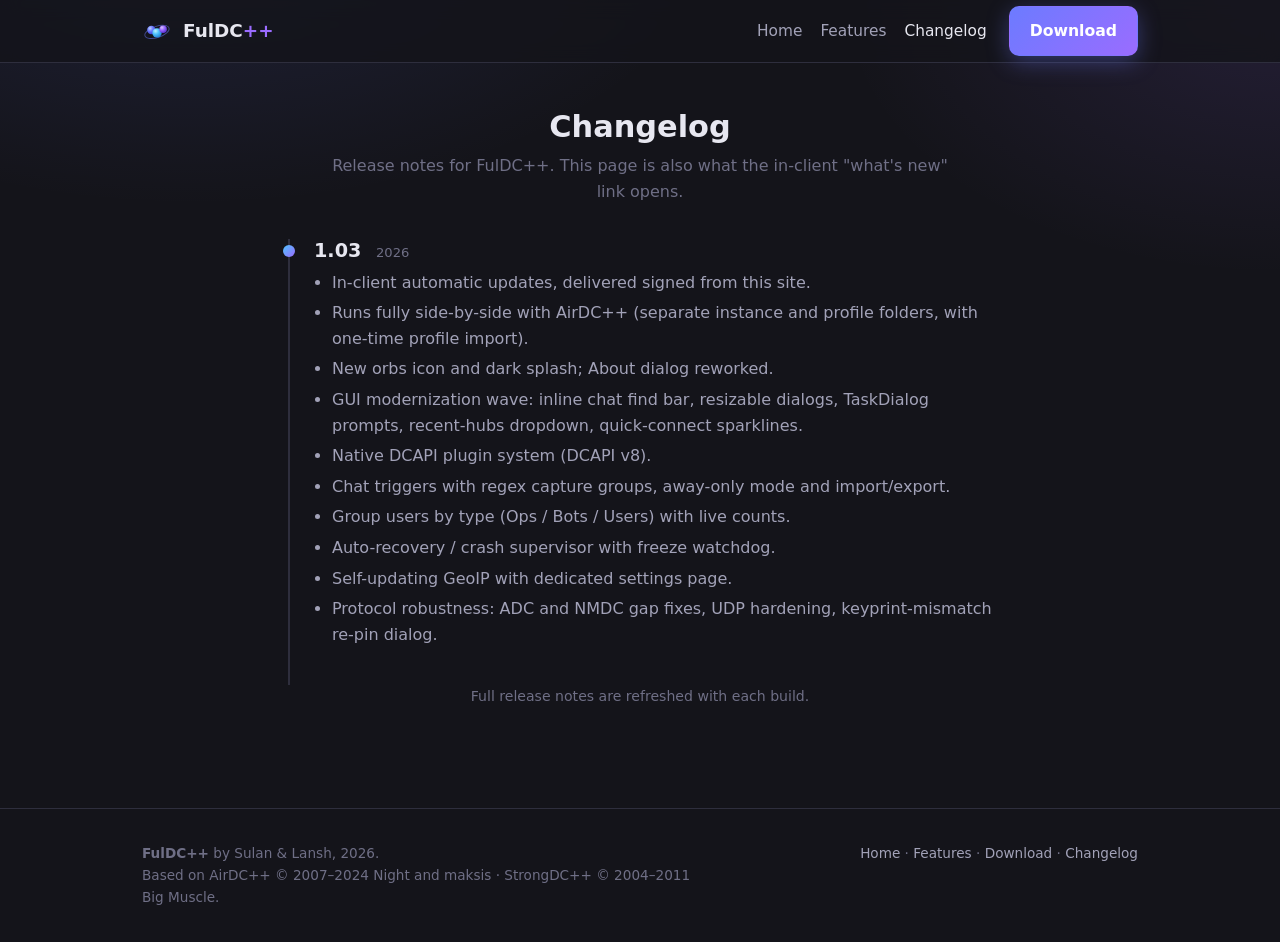
==== changelog.html @ c1ba32ef "Initial FulDC++ website + update-server files" ====
<!DOCTYPE html>
<html lang="en">
<head>
<meta charset="utf-8">
<meta name="viewport" content="width=device-width, initial-scale=1">
<title>Changelog — FulDC++</title>
<meta name="description" content="Release notes for FulDC++.">
<link rel="icon" href="assets/favicon.svg" type="image/svg+xml">
<link rel="stylesheet" href="assets/style.css">
</head>
<body>

<header class="site">
  <div class="wrap nav">
    <a class="brand" href="index.html">
      <svg class="logo" viewBox="0 0 64 64" aria-hidden="true"><defs>
        <radialGradient id="o1" cx="35%" cy="30%" r="75%"><stop offset="0" stop-color="#bcd2ff"/><stop offset="45%" stop-color="#6c7bff"/><stop offset="100%" stop-color="#3a3ad6"/></radialGradient>
        <radialGradient id="o2" cx="35%" cy="30%" r="75%"><stop offset="0" stop-color="#d9c2ff"/><stop offset="45%" stop-color="#9a6cff"/><stop offset="100%" stop-color="#5a2fd6"/></radialGradient>
        <radialGradient id="o3" cx="35%" cy="30%" r="75%"><stop offset="0" stop-color="#bff0ff"/><stop offset="45%" stop-color="#4fc3ff"/><stop offset="100%" stop-color="#1f7fd6"/></radialGradient>
      </defs>
      <ellipse cx="32" cy="34" rx="27" ry="12" fill="none" stroke="#6c7bff" stroke-width="2" opacity=".5" transform="rotate(-18 32 34)"/>
      <circle cx="20" cy="30" r="9" fill="url(#o1)"/>
      <circle cx="32" cy="36" r="10" fill="url(#o3)"/>
      <circle cx="45" cy="28" r="8" fill="url(#o2)"/>
    </svg>
    <span>FulDC<span class="plus">++</span></span>
    </a>
    <span class="spacer"></span>
    <a class="link" href="index.html">Home</a>
    <a class="link" href="features.html">Features</a>
    <a class="link active" href="changelog.html">Changelog</a>
    <a class="btn primary cta" href="download.html">Download</a>
  </div>
</header>

<main>
  <div class="wrap">
    <section>
      <h1 class="section-title">Changelog</h1>
      <p class="section-sub">Release notes for FulDC++. This page is also what the in-client "what's new" link opens.</p>

      <div style="max-width:720px;margin:0 auto">
        <div class="rel">
          <h3>1.03 <span class="date">2026</span></h3>
          <ul>
            <li>In-client automatic updates, delivered signed from this site.</li>
            <li>Runs fully side-by-side with AirDC++ (separate instance and profile folders, with one-time profile import).</li>
            <li>New orbs icon and dark splash; About dialog reworked.</li>
            <li>GUI modernization wave: inline chat find bar, resizable dialogs, TaskDialog prompts, recent-hubs dropdown, quick-connect sparklines.</li>
            <li>Native DCAPI plugin system (DCAPI v8).</li>
            <li>Chat triggers with regex capture groups, away-only mode and import/export.</li>
            <li>Group users by type (Ops / Bots / Users) with live counts.</li>
            <li>Auto-recovery / crash supervisor with freeze watchdog.</li>
            <li>Self-updating GeoIP with dedicated settings page.</li>
            <li>Protocol robustness: ADC and NMDC gap fixes, UDP hardening, keyprint-mismatch re-pin dialog.</li>
          </ul>
        </div>
      </div>

      <p style="text-align:center;color:var(--text-faint);font-size:.88rem">Full release notes are refreshed with each build.</p>
    </section>
  </div>
</main>

<footer class="site">
  <div class="wrap cols">
    <div class="attrib">
      <strong>FulDC++</strong> by Sulan &amp; Lansh, 2026.<br>
      Based on AirDC++ © 2007–2024 Night and maksis · StrongDC++ © 2004–2011 Big Muscle.
    </div>
    <div>
      <a href="index.html">Home</a> · <a href="features.html">Features</a> · <a href="download.html">Download</a> · <a href="changelog.html">Changelog</a>
    </div>
  </div>
</footer>

</body>
</html>
---- assets/style.css ----
/* FulDC++ site — dark theme matching the client (splash bg #14141A, blue->violet orbs) */
:root {
  --bg: #14141a;
  --bg-elev: #1c1c26;
  --bg-card: #20202c;
  --border: #2e2e3d;
  --text: #e7e7f0;
  --text-dim: #a2a2b8;
  --text-faint: #6f6f86;
  --accent: #6c7bff;      /* azure/blue */
  --accent-2: #9a6cff;    /* violet */
  --accent-3: #4fc3ff;    /* cyan highlight */
  --ok: #4ade80;
  --radius: 14px;
  --maxw: 1040px;
  --shadow: 0 10px 40px rgba(0,0,0,.45);
}

* { box-sizing: border-box; }
html { scroll-behavior: smooth; }
body {
  margin: 0;
  font-family: "Segoe UI", system-ui, -apple-system, Roboto, Helvetica, Arial, sans-serif;
  background:
    radial-gradient(900px 500px at 15% -10%, rgba(108,123,255,.14), transparent 60%),
    radial-gradient(800px 500px at 100% 0%, rgba(154,108,255,.12), transparent 55%),
    var(--bg);
  color: var(--text);
  line-height: 1.6;
  -webkit-font-smoothing: antialiased;
}
a { color: var(--accent-3); text-decoration: none; }
a:hover { text-decoration: underline; }
img { max-width: 100%; }
h1, h2, h3 { line-height: 1.2; margin: 0 0 .4em; }
p { margin: 0 0 1em; color: var(--text-dim); }
.wrap { max-width: var(--maxw); margin: 0 auto; padding: 0 22px; }

/* ---- header / nav ---- */
header.site {
  position: sticky; top: 0; z-index: 20;
  background: rgba(20,20,26,.82);
  backdrop-filter: blur(10px);
  border-bottom: 1px solid var(--border);
}
.nav {
  display: flex; align-items: center; gap: 18px;
  height: 62px;
}
.brand { display: flex; align-items: center; gap: 11px; font-weight: 700; font-size: 1.15rem; color: var(--text); }
.brand:hover { text-decoration: none; }
.brand .logo { width: 30px; height: 30px; }
.brand .plus { color: var(--accent-2); }
.nav .spacer { flex: 1; }
.nav a.link { color: var(--text-dim); font-weight: 500; font-size: .96rem; }
.nav a.link:hover, .nav a.link.active { color: var(--text); text-decoration: none; }
.nav .cta { margin-left: 4px; }

/* ---- buttons ---- */
.btn {
  display: inline-flex; align-items: center; gap: 9px;
  padding: 11px 20px; border-radius: 10px;
  font-weight: 600; font-size: .98rem;
  border: 1px solid transparent; cursor: pointer;
  transition: transform .12s ease, box-shadow .12s ease, background .12s ease;
}
.btn:hover { text-decoration: none; transform: translateY(-1px); }
.btn.primary {
  color: #fff;
  background: linear-gradient(135deg, var(--accent), var(--accent-2));
  box-shadow: 0 6px 22px rgba(108,123,255,.35);
}
.btn.primary:hover { box-shadow: 0 9px 28px rgba(108,123,255,.5); }
.btn.ghost { color: var(--text); background: var(--bg-card); border-color: var(--border); }
.btn.ghost:hover { border-color: var(--accent); }
.btn small { font-weight: 400; opacity: .8; }

/* ---- hero ---- */
.hero { text-align: center; padding: 74px 0 40px; }
.hero .orbs { width: 128px; height: 128px; margin: 0 auto 20px; filter: drop-shadow(0 8px 26px rgba(108,123,255,.4)); }
.hero h1 { font-size: clamp(2.4rem, 6vw, 3.6rem); letter-spacing: -.5px; }
.hero h1 .plus { background: linear-gradient(135deg, var(--accent-3), var(--accent-2)); -webkit-background-clip: text; background-clip: text; color: transparent; }
.hero .tagline { font-size: clamp(1.05rem, 2.4vw, 1.3rem); color: var(--text-dim); max-width: 620px; margin: 0 auto 8px; }
.hero .ver { display: inline-block; margin: 6px 0 26px; font-size: .85rem; color: var(--text-faint);
  border: 1px solid var(--border); border-radius: 999px; padding: 4px 14px; }
.hero .actions { display: flex; gap: 14px; justify-content: center; flex-wrap: wrap; }

/* ---- sections ---- */
section { padding: 46px 0; }
.section-title { text-align: center; margin-bottom: 8px; font-size: 1.9rem; }
.section-sub { text-align: center; color: var(--text-faint); max-width: 620px; margin: 0 auto 34px; }

/* ---- feature grid ---- */
.grid { display: grid; gap: 18px; grid-template-columns: repeat(auto-fill, minmax(280px, 1fr)); }
.card {
  background: var(--bg-card); border: 1px solid var(--border);
  border-radius: var(--radius); padding: 22px 20px;
  transition: border-color .15s ease, transform .15s ease;
}
.card:hover { border-color: var(--accent); transform: translateY(-2px); }
.card .ic { width: 40px; height: 40px; border-radius: 10px; display: grid; place-items: center;
  background: linear-gradient(135deg, rgba(108,123,255,.22), rgba(154,108,255,.22));
  margin-bottom: 14px; font-size: 1.25rem; }
.card h3 { font-size: 1.08rem; }
.card p { margin: 0; font-size: .93rem; color: var(--text-dim); }

/* ---- feature list page (detailed) ---- */
.flist { display: grid; gap: 14px; }
.frow { display: grid; grid-template-columns: 34px 1fr; gap: 14px; align-items: start;
  background: var(--bg-card); border: 1px solid var(--border); border-radius: 12px; padding: 16px 18px; }
.frow .dot { width: 12px; height: 12px; margin-top: 8px; border-radius: 50%;
  background: linear-gradient(135deg, var(--accent-3), var(--accent-2)); }
.frow h3 { font-size: 1.02rem; margin-bottom: 2px; }
.frow p { margin: 0; font-size: .93rem; }
.subhead { margin: 34px 0 6px; color: var(--accent-3); font-size: .8rem; letter-spacing: 1.5px; text-transform: uppercase; }

/* ---- download page ---- */
.dl-card { max-width: 620px; margin: 0 auto; background: var(--bg-card); border: 1px solid var(--border);
  border-radius: var(--radius); padding: 30px; text-align: center; box-shadow: var(--shadow); }
.dl-card .plat { font-size: .8rem; color: var(--text-faint); letter-spacing: 1px; text-transform: uppercase; }
.meta { display: flex; gap: 26px; justify-content: center; flex-wrap: wrap; margin: 20px 0 4px; }
.meta div { font-size: .85rem; color: var(--text-dim); }
.meta b { display: block; color: var(--text); font-size: 1.05rem; font-weight: 600; }
.note { max-width: 620px; margin: 26px auto 0; font-size: .9rem; color: var(--text-faint);
  border-left: 3px solid var(--accent); background: var(--bg-elev); padding: 14px 18px; border-radius: 0 10px 10px 0; }
.reqs { max-width: 620px; margin: 22px auto 0; font-size: .9rem; }
.reqs li { color: var(--text-dim); margin-bottom: 4px; }

/* ---- changelog ---- */
.rel { border-left: 2px solid var(--border); padding: 0 0 8px 24px; margin-left: 8px; position: relative; }
.rel::before { content: ""; position: absolute; left: -7px; top: 6px; width: 12px; height: 12px; border-radius: 50%;
  background: linear-gradient(135deg, var(--accent-3), var(--accent-2)); }
.rel h3 { font-size: 1.2rem; }
.rel .date { color: var(--text-faint); font-size: .82rem; font-weight: 400; margin-left: 8px; }
.rel ul { margin: 8px 0 30px; padding-left: 18px; }
.rel li { color: var(--text-dim); margin-bottom: 5px; }

/* ---- footer ---- */
footer.site { border-top: 1px solid var(--border); margin-top: 40px; padding: 34px 0; color: var(--text-faint); font-size: .85rem; }
footer.site .cols { display: flex; gap: 40px; flex-wrap: wrap; justify-content: space-between; }
footer.site a { color: var(--text-dim); }
footer.site .attrib { max-width: 560px; }

@media (max-width: 640px) {
  .nav a.link { display: none; }
  .nav .cta { display: inline-flex; }
}
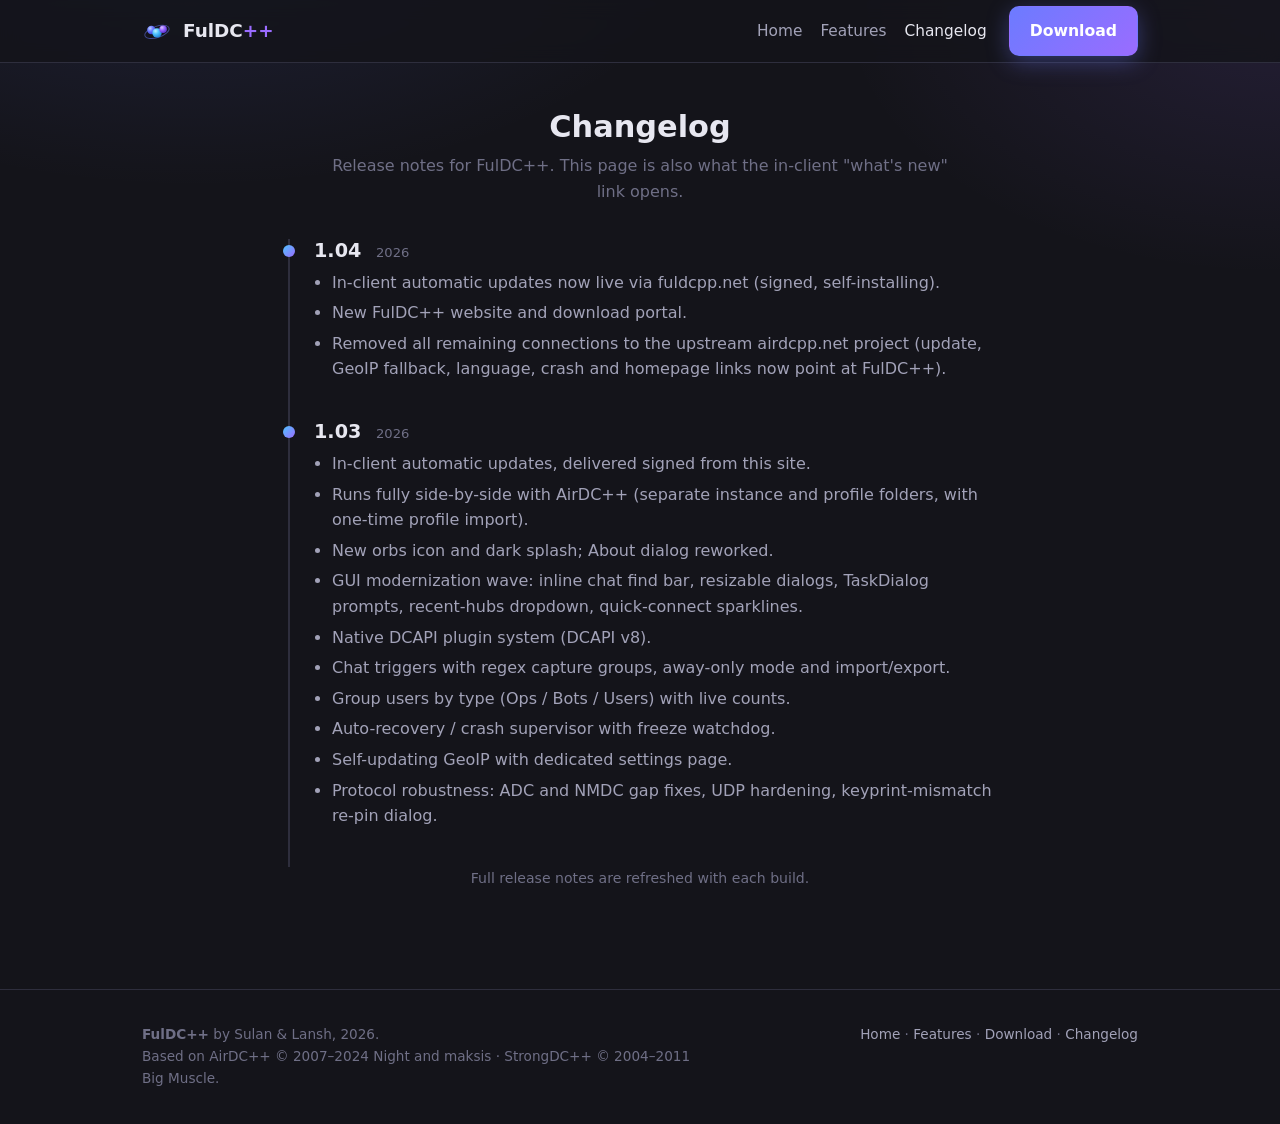
==== commit 00823d47: "Release 1.04: signed update manifest + updater package + portable download" ====
--- a/changelog.html
+++ b/changelog.html
@@ -41,6 +41,14 @@
 
       <div style="max-width:720px;margin:0 auto">
         <div class="rel">
+          <h3>1.04 <span class="date">2026</span></h3>
+          <ul>
+            <li>In-client automatic updates now live via fuldcpp.net (signed, self-installing).</li>
+            <li>New FulDC++ website and download portal.</li>
+            <li>Removed all remaining connections to the upstream airdcpp.net project (update, GeoIP fallback, language, crash and homepage links now point at FulDC++).</li>
+          </ul>
+        </div>
+        <div class="rel">
           <h3>1.03 <span class="date">2026</span></h3>
           <ul>
             <li>In-client automatic updates, delivered signed from this site.</li>
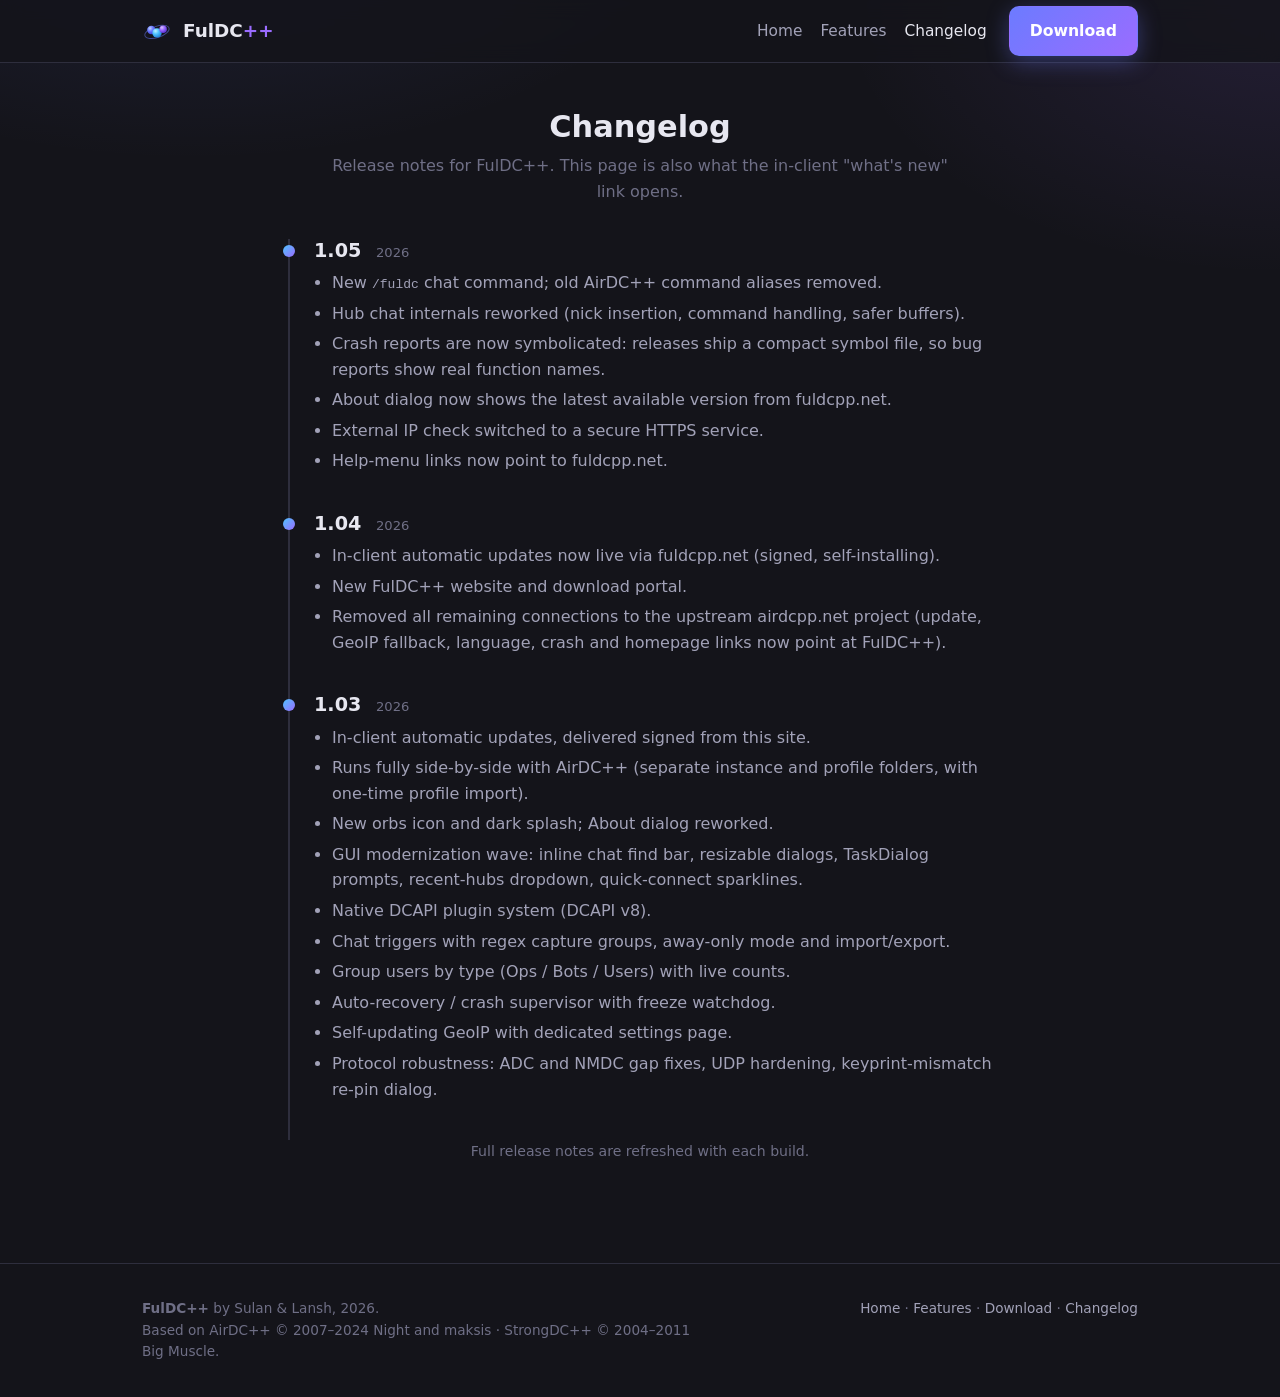
==== commit 4d8ea871: "Release 1.05 (build 5250): /fuldc command, symbolicated crash reports, site + changelog update" ====
--- a/changelog.html
+++ b/changelog.html
@@ -40,6 +40,17 @@
       <p class="section-sub">Release notes for FulDC++. This page is also what the in-client "what's new" link opens.</p>
 
       <div style="max-width:720px;margin:0 auto">
+        <div class="rel">
+          <h3>1.05 <span class="date">2026</span></h3>
+          <ul>
+            <li>New <code>/fuldc</code> chat command; old AirDC++ command aliases removed.</li>
+            <li>Hub chat internals reworked (nick insertion, command handling, safer buffers).</li>
+            <li>Crash reports are now symbolicated: releases ship a compact symbol file, so bug reports show real function names.</li>
+            <li>About dialog now shows the latest available version from fuldcpp.net.</li>
+            <li>External IP check switched to a secure HTTPS service.</li>
+            <li>Help-menu links now point to fuldcpp.net.</li>
+          </ul>
+        </div>
         <div class="rel">
           <h3>1.04 <span class="date">2026</span></h3>
           <ul>
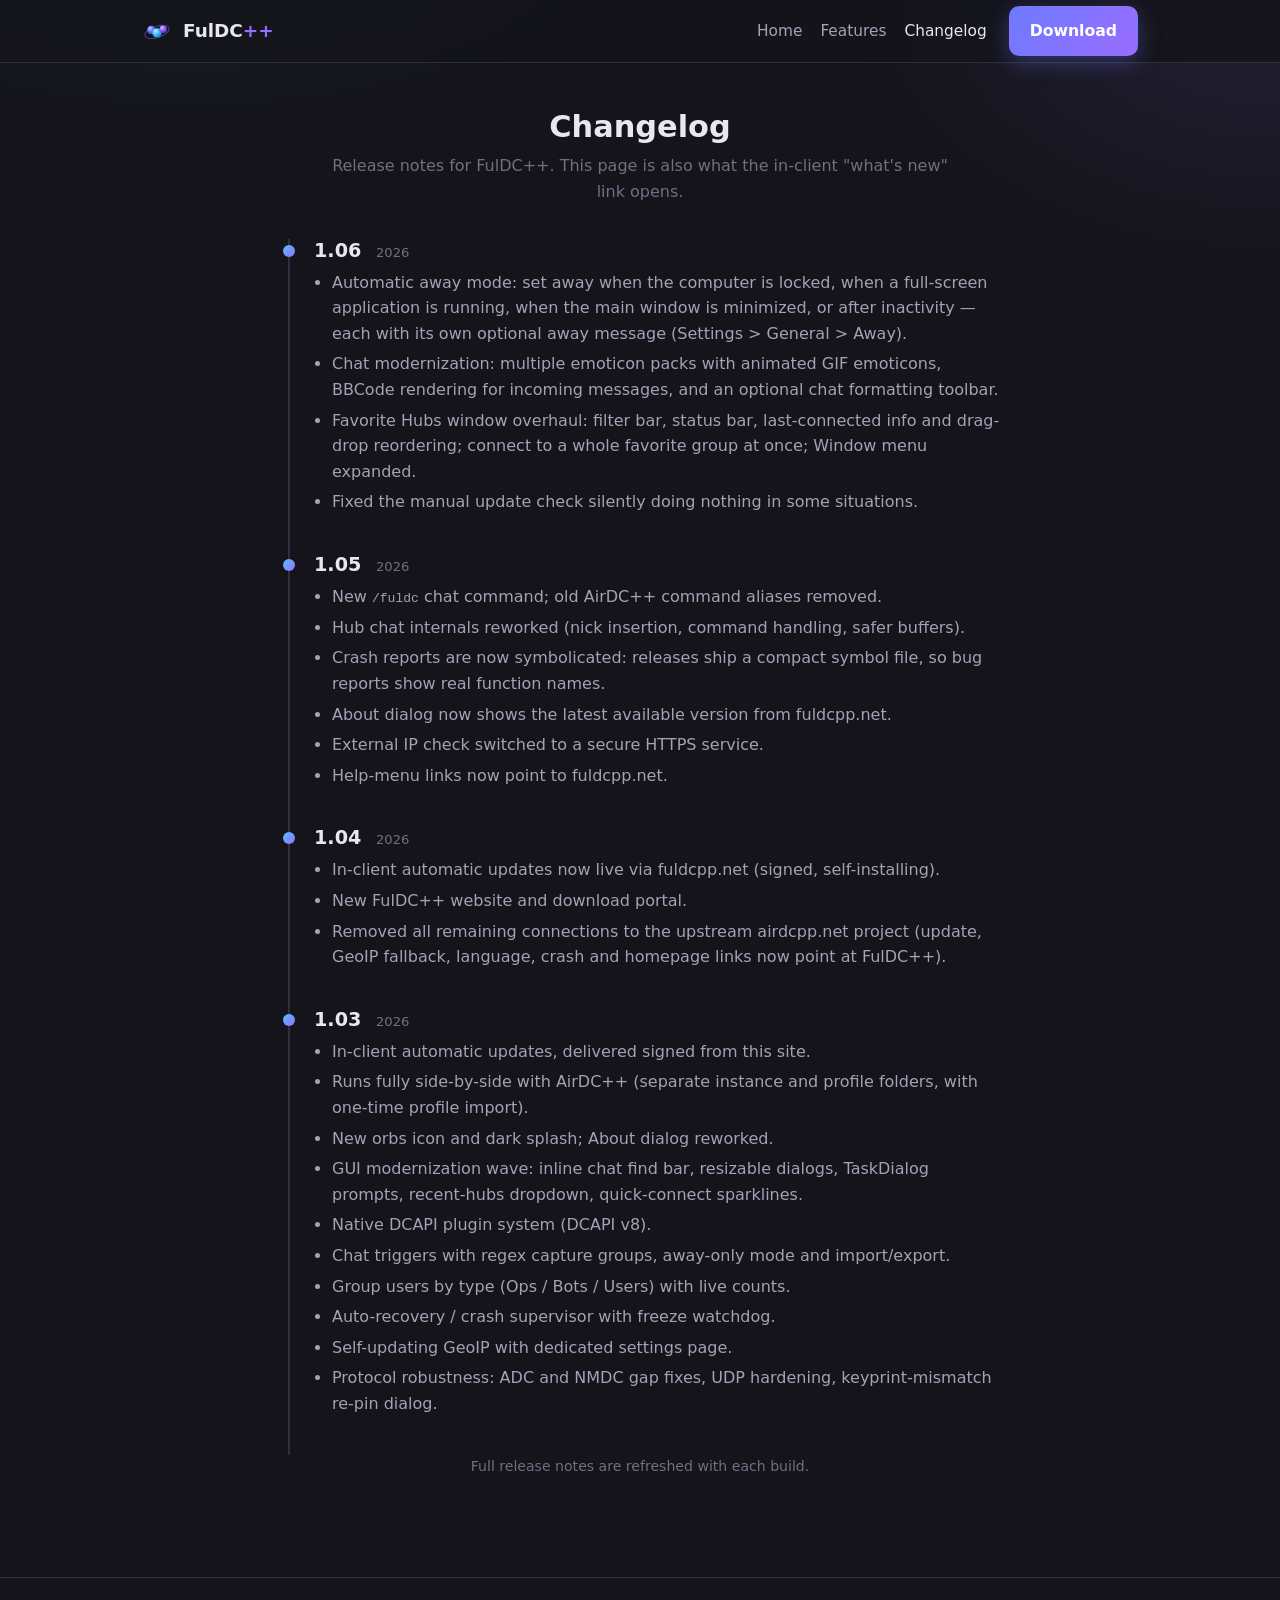
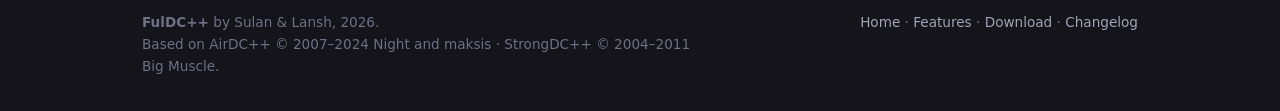
==== commit 989094c4: "Release FulDC++ 1.06: portable + signed updater, changelog, feature page refresh" ====
--- a/changelog.html
+++ b/changelog.html
@@ -40,6 +40,15 @@
       <p class="section-sub">Release notes for FulDC++. This page is also what the in-client "what's new" link opens.</p>
 
       <div style="max-width:720px;margin:0 auto">
+        <div class="rel">
+          <h3>1.06 <span class="date">2026</span></h3>
+          <ul>
+            <li>Automatic away mode: set away when the computer is locked, when a full-screen application is running, when the main window is minimized, or after inactivity &mdash; each with its own optional away message (Settings &gt; General &gt; Away).</li>
+            <li>Chat modernization: multiple emoticon packs with animated GIF emoticons, BBCode rendering for incoming messages, and an optional chat formatting toolbar.</li>
+            <li>Favorite Hubs window overhaul: filter bar, status bar, last-connected info and drag-drop reordering; connect to a whole favorite group at once; Window menu expanded.</li>
+            <li>Fixed the manual update check silently doing nothing in some situations.</li>
+          </ul>
+        </div>
         <div class="rel">
           <h3>1.05 <span class="date">2026</span></h3>
           <ul>
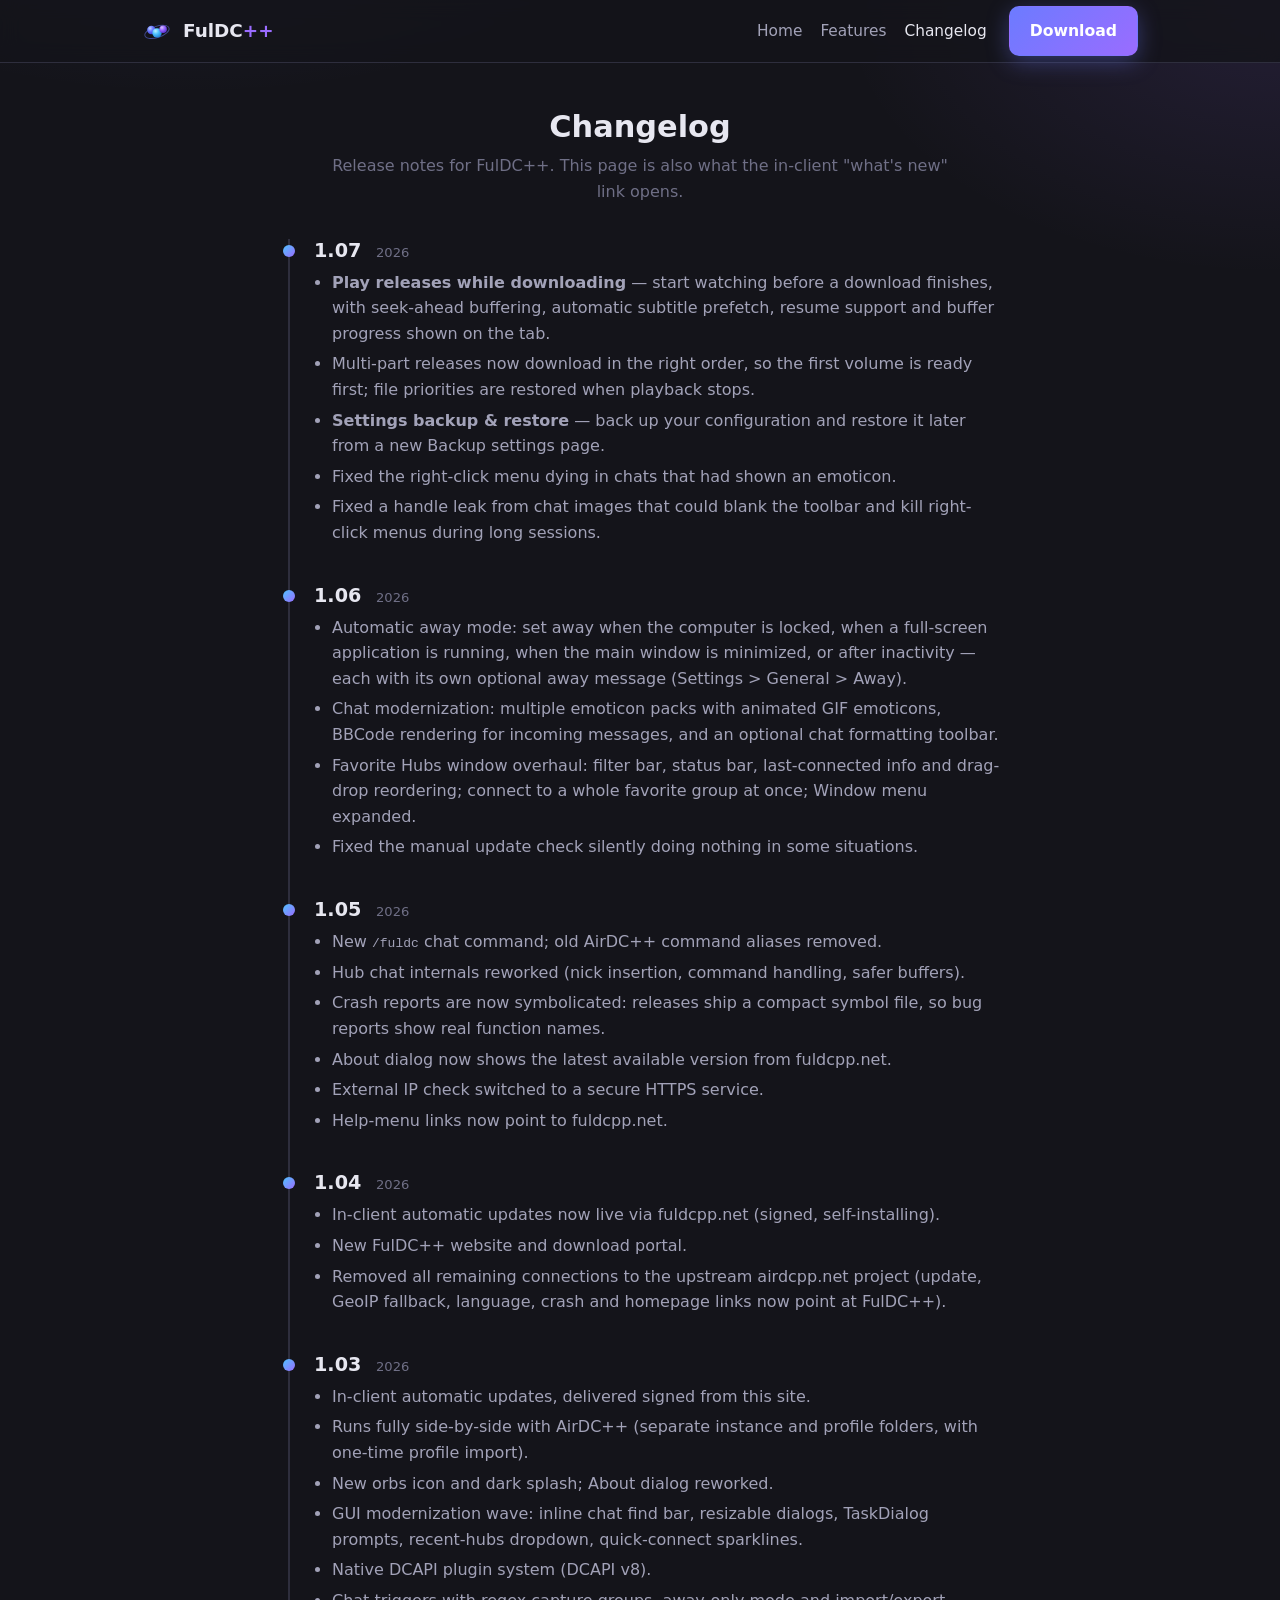
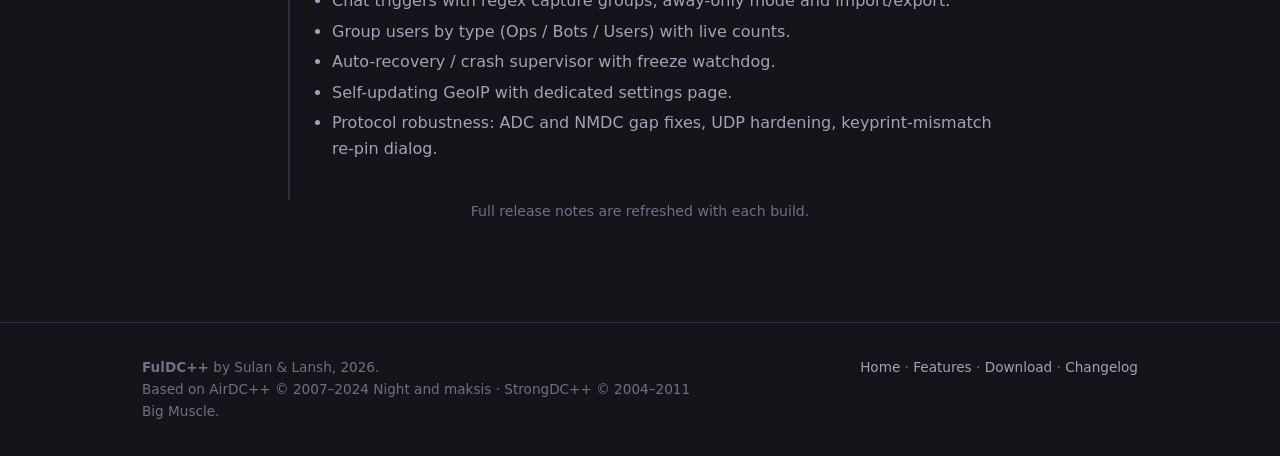
==== commit dd87ef78: "Release 1.07 (build 5267): streaming playback, settings backup/restore, chat + GDI fixes" ====
--- a/changelog.html
+++ b/changelog.html
@@ -40,6 +40,16 @@
       <p class="section-sub">Release notes for FulDC++. This page is also what the in-client "what's new" link opens.</p>
 
       <div style="max-width:720px;margin:0 auto">
+        <div class="rel">
+          <h3>1.07 <span class="date">2026</span></h3>
+          <ul>
+            <li><strong>Play releases while downloading</strong> — start watching before a download finishes, with seek-ahead buffering, automatic subtitle prefetch, resume support and buffer progress shown on the tab.</li>
+            <li>Multi-part releases now download in the right order, so the first volume is ready first; file priorities are restored when playback stops.</li>
+            <li><strong>Settings backup &amp; restore</strong> — back up your configuration and restore it later from a new Backup settings page.</li>
+            <li>Fixed the right-click menu dying in chats that had shown an emoticon.</li>
+            <li>Fixed a handle leak from chat images that could blank the toolbar and kill right-click menus during long sessions.</li>
+          </ul>
+        </div>
         <div class="rel">
           <h3>1.06 <span class="date">2026</span></h3>
           <ul>
